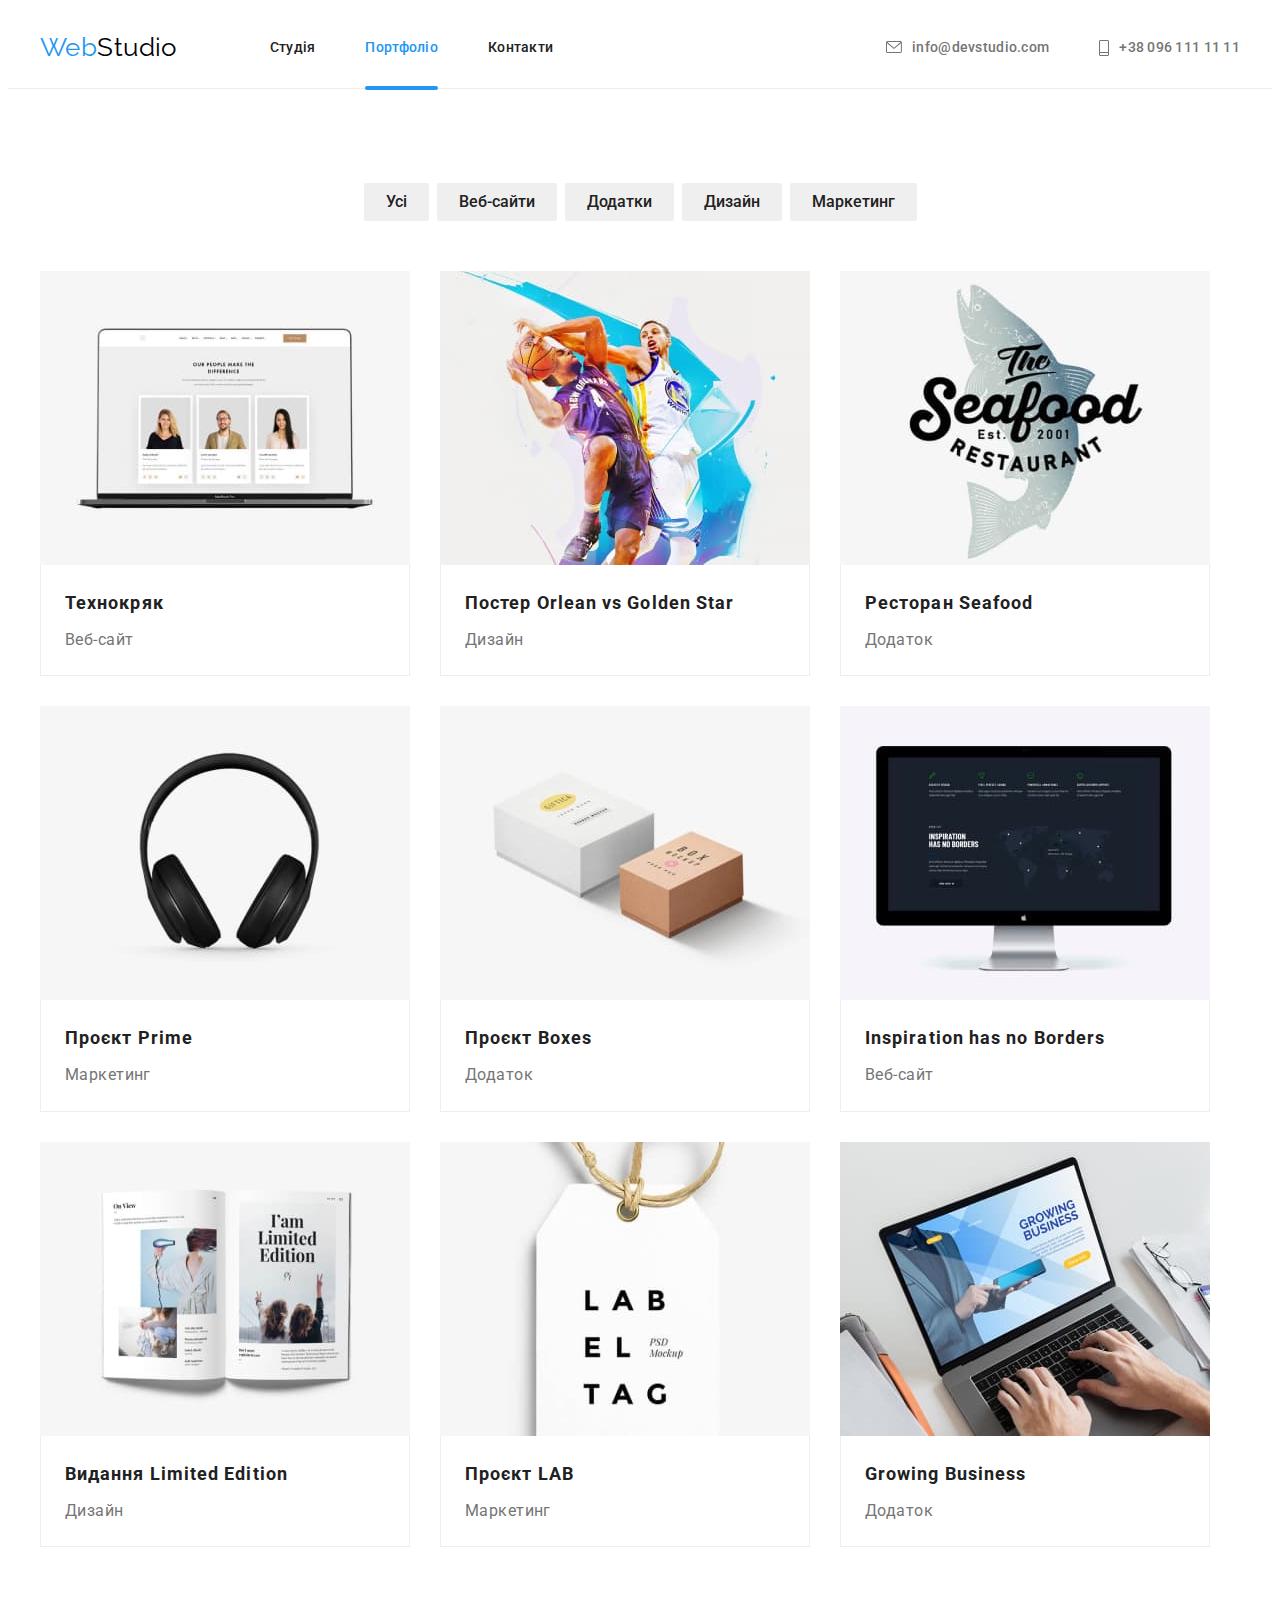
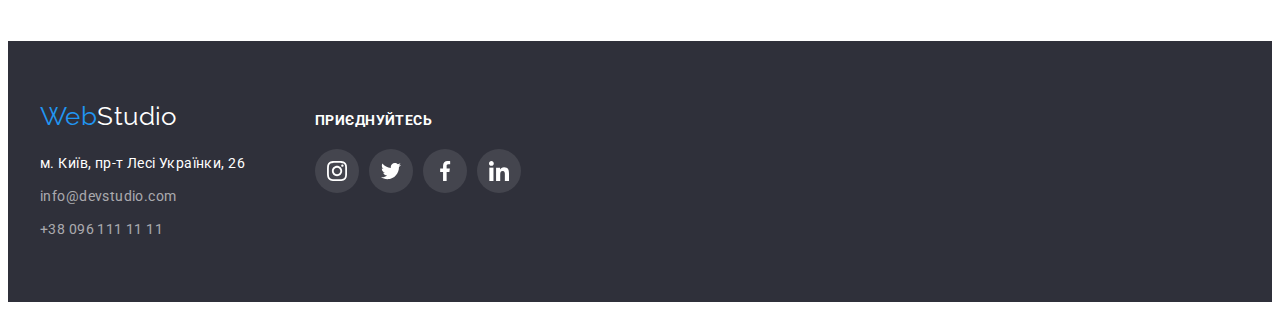
==== portfolio.html @ 6cccc9a9 "add email subscription" ====
<!DOCTYPE html>
<html lang="uk">

<head>
    <meta charset="UTF-8">
    <meta http-equiv="X-UA-Compatible" content="IE=edge">
    <meta name="viewport" content="width=<device-width>, initial-scale=1.0">
    <title>Студіяt</title>
    <link rel="preconnect" href="https://fonts.googleapis.com">
    <link rel="preconnect" href="https://fonts.gstatic.com" crossorigin>
    <link
        href="https://fonts.googleapis.com/css2?family=Raleway:wght@700&family=Roboto:wght@400;500;700;900&display=swap"
        rel="stylesheet">
    <link rel="stylesheet" href="https://cdnjs.cloudflare.com/ajax/libs/modern-normalize/1.1.0/modern-normalize.min.css"
        integrity="sha512-wpPYUAdjBVSE4KJnH1VR1HeZfpl1ub8YT/NKx4PuQ5NmX2tKuGu6U/JRp5y+Y8XG2tV+wKQpNHVUX03MfMFn9Q=="
        crossorigin="anonymous" referrerpolicy="no-referrer" />
    <link rel="stylesheet" href="./css/styles.css">
</head>

<body>
    <header class="header">
        <div class="container header-container">
            <nav class="navigation">
                <a class="first-logo link" href="./index.html" lang="en"><span class="part-logo">Web</span>Studio</a>
                <ul class="nav-list list">
                    <li class="nav-list-item"><a class="nav-link link" href="./index.html">Студія</a></li>
                    <li class="nav-list-item"><a class="nav-link link current" href="./portfolio.html">Портфоліо</a>
                    </li>
                    <li class="nav-list-item"><a class="nav-link link" href="">Контакти</a></li>
                </ul>
            </nav>
            <ul class="contacts list">
                <li>
                    <a class="contact mail link" href="mailto:info@devstudio.com">
                        <svg class="contact-icon" width="16" height="12">
                            <use href="./images/symbol-defs.svg#icon-envelope"></use>
                        </svg>
                        info@devstudio.com
                    </a>
                </li>
                <li>
                    <a class="contact tel link" href="tel:+380961111111">
                        <svg class="contact-icon" width="10" height="16">
                            <use href="./images/symbol-defs.svg#icon-mobile"></use>
                        </svg>
                        +38 096 111 11 11
                    </a>
                </li>
            </ul>
        </div>
    </header>

    <main>
        <section class="section">
            <div class="container ">
                <h1 hidden> Види робіт </h1>
                <ul class="button-list list">
                    <li class="button-list-item">
                        <button class="button" type="button"> Усі </button>
                    </li>
                    <li class="button-list-item">
                        <button class="button" type="button"> Веб-сайти </button>
                    </li>
                    <li class="button-list-item">
                        <button class="button" type="button"> Додатки </button>
                    </li>
                    <li class="button-list-item">
                        <button class="button" type="button"> Дизайн </button>
                    </li>
                    <li class="button-list-item">
                        <button class="button" type="button"> Маркетинг </button>
                    </li>

                </ul>
                <ul class="projects-list list">
                    <li class="projects-list-item">
                        <a class="project-list-link link" href="">
                            <div class="project-img">
                                <img src="./images/hw-2/laptop.jpg" alt="Ноутбук" width="370" height="294">
                                <div class="overlay">
                                    Ресурс пропонує комплексні пропозиції з різним рівнем функціоналу та сервісів. Все
                                    це дозволить відвідувачу отримати
                                    вичерпні відомості про компанію чи приватну особу.
                                </div>
                            </div>

                            <div class="project-card">
                                <h2 class="project-title"> Технокряк </h2>
                                <p class="project-desc"> Веб-сайт </p>
                            </div>
                        </a>
                    </li>

                    <li class="projects-list-item">
                        <a class="project-list-link link" href="">
                            <div class="project-img">
                                <img src="./images/hw-2/basketball-players.jpg" alt=" Баскетболісти кидають м'яч"
                                    width="370" height="294">
                                <div class="overlay">
                                    Ресурс пропонує комплексні пропозиції з різним рівнем функціоналу та сервісів. Все
                                    це дозволить відвідувачу отримати
                                    вичерпні відомості про компанію чи приватну особу.
                                </div>
                            </div>

                            <div class="project-card">
                                <h2 class="project-title"> Постер <span lang="en">Orlean vs Golden Star</span> </h2>
                                <p class="project-desc"> Дизайн </p>
                            </div>
                        </a>
                    </li>

                    <li class="projects-list-item">
                        <a class="project-list-link link" href="">
                            <div class="project-img">
                                <img src="./images/hw-2/seafood.jpg" alt="Постер ресторану океанічної риби" width="370"
                                    height="294">
                                <div class="overlay">
                                    Ресурс пропонує комплексні пропозиції з різним рівнем функціоналу та сервісів. Все
                                    це дозволить відвідувачу отримати
                                    вичерпні відомості про компанію чи приватну особу.
                                </div>
                            </div>
                            <div class="project-card">
                                <h2 class="project-title"> Ресторан <span lang="en">Seafood</span> </h2>
                                <p class="project-desc">Додаток</p>
                            </div>
                        </a>
                    </li>

                    <li class="projects-list-item">
                        <a class="project-list-link link" href="">
                            <div class="project-img">
                                <img src="./images/hw-2/earphone.jpg" alt="Навушники" width="370" height="294">
                                <div class="overlay">
                                    Ресурс пропонує комплексні пропозиції з різним рівнем функціоналу та сервісів. Все
                                    це дозволить відвідувачу отримати
                                    вичерпні відомості про компанію чи приватну особу.
                                </div>
                            </div>
                            <div class="project-card">
                                <h2 class="project-title"> Проєкт <span lang="en">Prime</span> </h2>
                                <p class="project-desc"> Маркетинг </p>
                            </div>
                        </a>
                    </li>

                    <li class="projects-list-item">
                        <a class="project-list-link link" href="">
                            <div class="project-img">
                                <img src="./images/hw-2/boxes.jpg" alt="Дві коробки" width="370" height="294">
                                <div class="overlay">
                                    Ресурс пропонує комплексні пропозиції з різним рівнем функціоналу та сервісів. Все
                                    це дозволить відвідувачу отримати
                                    вичерпні відомості про компанію чи приватну особу.
                                </div>
                            </div>
                            <div class="project-card">
                                <h2 class="project-title"> Проєкт <span lang="en">Boxes</span> </h2>
                                <p class="project-desc"> Додаток </p>
                            </div>
                        </a>
                    </li>

                    <li class="projects-list-item">
                        <a class="project-list-link link" href="">
                            <div class="project-img">
                                <img src="./images/hw-2/screen.jpg" alt="Монітор" width="370" height="294">
                                <div class="overlay">
                                    Ресурс пропонує комплексні пропозиції з різним рівнем функціоналу та сервісів. Все
                                    це дозволить відвідувачу отримати
                                    вичерпні відомості про компанію чи приватну особу.
                                </div>
                            </div>
                            <div class="project-card">
                                <h2 class="project-title" lang="en"> Inspiration has no Borders </h2>
                                <p class="project-desc"> Веб-сайт </p>
                            </div>
                        </a>
                    </li>

                    <li class="projects-list-item">
                        <a class="project-list-link link" href="">
                            <div class="project-img">
                                <img src="./images/hw-2/book.jpg" alt="Відкрита книга" width="370" height="294">
                                <div class="overlay">
                                    Ресурс пропонує комплексні пропозиції з різним рівнем функціоналу та сервісів. Все
                                    це дозволить відвідувачу отримати
                                    вичерпні відомості про компанію чи приватну особу.
                                </div>
                            </div>
                            <div class="project-card">
                                <h2 class="project-title"> Видання <span lang="en">Limited Edition</span> </h2>
                                <p class="project-desc"> Дизайн </p>
                            </div>
                        </a>
                    </li>

                    <li class="projects-list-item">
                        <a class="project-list-link link" href="">
                            <div class="project-img">
                                <img src="./images/hw-2/tag.jpg" alt="Бірка" width="370" height="294">
                                <div class="overlay">
                                    Ресурс пропонує комплексні пропозиції з різним рівнем функціоналу та сервісів. Все
                                    це дозволить відвідувачу отримати
                                    вичерпні відомості про компанію чи приватну особу.
                                </div>
                            </div>
                            <div class="project-card">
                                <h2 class="project-title"> Проєкт <span lang="en">LAB</span> </h2>
                                <p class="project-desc"> Маркетинг </p>
                            </div>
                        </a>
                    </li>

                    <li class="projects-list-item">
                        <a class="project-list-link link" href="">
                            <div class="project-img">
                                <img src="./images/hw-2/work-on-a-laptop.jpg" alt="Працює на ноутбуці" width="370"
                                    height="294">
                                <div class="overlay">
                                    Ресурс пропонує комплексні пропозиції з різним рівнем функціоналу та сервісів. Все
                                    це дозволить відвідувачу отримати
                                    вичерпні відомості про компанію чи приватну особу.
                                </div>
                            </div>
                            <div class="project-card">
                                <h2 class="project-title" lang="en"> Growing Business </h2>
                                <p class="project-desc"> Додаток </p>
                            </div>
                        </a>
                    </li>
                </ul>
            </div>
        </section>
    </main>

    <footer class="footer">
        <div class="container footer-container">
            <div class="footer-address">
                <a class="second-logo link" href="./index.html" lang="en"> <span class="part-logo">Web</span>Studio</a>
                <address class="address">
                    <ul class="address-list list">
                        <li class="address-list-item"><a class="address-link link"
                                href="https://goo.gl/maps/sUj56XeYTJr8YGq59" target="_blank"
                                rel="noreferrer noopener">м. Київ, пр-т Лесі Українки, 26</a> </li>
                        <li class="address-list-item"><a class="address-contact-link link"
                                href="mailto:info@devstudio.com"> info@devstudio.com</a>
                        <li class="address-list-item"><a class="address-contact-link link" href="tel:+380961111111"> +38
                                096 111 11 11</a>
                    </ul>
                </address>
            </div>
            <div class="footer-social-link">
                <h2 class="title-social">Приєднуйтесь</h2>
                <ul class="footer-social-list list">
                    <li class="footer-social-list-item">
                        <a class="footer-social-list-link" href="">
                            <svg class="footer-social-list-icon" width="20" height="20">
                                <use href="./images/symbol-defs.svg#icon-instagram"></use>
                            </svg>
                        </a>
                    </li>
                    <li class="footer-social-list-item">
                        <a class="footer-social-list-link" href="">
                            <svg class="footer-social-list-icon" width="20" height="20">
                                <use href="./images/symbol-defs.svg#icon-twitter"></use>
                            </svg>
                        </a>
                    </li>
                    <li class="footer-social-list-item">
                        <a class="footer-social-list-link" href="">
                            <svg class="footer-social-list-icon" width="20" height="20">
                                <use href="./images/symbol-defs.svg#icon-facebook"></use>
                            </svg>
                        </a>
                    </li>
                    <li class="footer-social-list-item">
                        <a class="footer-social-list-link" href="">
                            <svg class="footer-social-list-icon" width="20" height="20">
                                <use href="./images/symbol-defs.svg#icon-linkedin"></use>
                            </svg>
                        </a>
                    </li>
                </ul>
            </div>
        </div>
    </footer>
</body>

</html>
---- css/styles.css ----
:root {
    --primary-text-color: #757575;
    --title-text-color: #212121;
    --accent-color: #2196F3;
    --primary-white-color: #ffffff;
    --background-dark: #2F303A;
    --background-light: #fff;
    --primary-font-family: 'Roboto', sans-serif;
    --secondary-font-family: 'Raleway', sans-serif;
}

h1,
h2,
h3,
h4,
p {
    margin-top: 0;
    margin-bottom: 0;
}

ul {
    margin-top: 0;
    margin-bottom: 0;
    padding-left: 0;
}

img {
    display: block;
    max-width: 100%;
}

body {
    font-family: var(--primary-font-family);
    letter-spacing: 0.03em;
    font-size: 14px;

    background-color: var(--background-light);
    color: var(--primary-text-color);
}

.link {
    text-decoration: none;
}

.list {
    list-style: none;
}

.container {
    width: 1200px;
    padding-left: 15px;
    padding-right: 15px;
    margin-left: auto;
    margin-right: auto;
}

/*========== START COMPONENTS======= */

/* ======== START HEADER========== */
.header {
    padding-top: 24px;
    padding-bottom: 25px;
    border-bottom: 1px solid #ECECEC;
}

.header-container {
    display: flex;
    align-items: center;
}

.navigation {
    display: flex;
    align-items: center;

}

.nav-list {
    display: flex;
    justify-content: space-between;
}

.nav-list-item:not(:last-child) {
    margin-right: 50px;
}

.first-logo {
    margin-right: 93px;

    font-family: var(--secondary-font-family);
    font-size: 26px;
    line-height: 1.2;
    color: #000000;
}

.part-logo {
    color: var(--accent-color);
}

.nav-link {
    display: block;
    color: var(--title-text-color);
    font-family: inherit;
    font-weight: 500;
    font-size: 14px;
    line-height: 1.1;
    letter-spacing: 0.02em;

    transition-property: color;
    transition-duration: 250ms;
    transition-timing-function: cubic-bezier(0.4, 0, 0.2, 1);
    transition-delay: 0ms;
}

.current {
    position: relative;
    color: var(--accent-color);
}

.current::after {
    position: absolute;
    top: 46px;
    left: 0;

    content: "";
    display: block;
    width: 100%;
    height: 4px;
    border-radius: 2px;
    background-color: var(--accent-color);
}

.nav-link:hover,
.nav-link:focus {
    color: var(--accent-color);
}

.contact {
    color: inherit;
    font-weight: 700;
    line-height: 1.1;
    letter-spacing: 0.02em;
}

.mail {
    margin-right: 50px;
}

.contacts {
    display: flex;
    margin-left: auto;
    ;
}

.contact:hover,
.contact:focus {
    color: var(--accent-color);
}

.contact {
    display: flex;
    align-items: center;
    font-weight: 500;

    transition-property: color;
    transition-duration: 250ms;
    transition-timing-function: cubic-bezier(0.4, 0, 0.2, 1);
    transition-delay: 0ms;
}

.contact-icon {
    margin-right: 10px;
    fill: currentColor;
}

/*======END HEADER======*/

.section {
    padding-top: 94px;
    padding-bottom: 94px;
}

.section-team {
    background-color: #F5F4FA;
}

.section-work {
    padding-bottom: 94px;
}

/* ======START MAIN INDEX======= */

/* HERO */
.hero {
    max-width: 1600px;
    margin-right: auto;
    margin-left: auto;
    padding-top: 200px;
    padding-bottom: 200px;

    background-image: linear-gradient(rgba(47, 48, 58, 0.4),
            rgba(47, 48, 58, 0.4)),
        url(../images/hw-4/hero.jpg);
    background-size: cover;
    background-color: #C4C4C4;

    text-align: center;
}

.hero-title {
    width: 696px;
    margin: auto;

    font-weight: 900;
    font-size: 44px;
    line-height: 1.4;
    text-align: center;
    letter-spacing: 0.06em;
    text-transform: uppercase;
    color: var(--primary-white-color);
}

.main-button {
    min-width: 216px;
    padding: 10px 30px;
    margin-top: 30px;

    font-family: inherit;
    font-weight: 700;
    font-size: 16px;
    line-height: 1.9;
    text-align: center;
    letter-spacing: 0.06em;
    border: transparent;
    border-radius: 4px;

    color: var(--primary-white-color);
    background-color: var(--accent-color);
    cursor: pointer;

    transition-property: background-color;
    transition-duration: 250ms;
    transition-timing-function: cubic-bezier(0.4, 0, 0.2, 1);
    transition-delay: 0ms;

}

.main-button:hover,
.main-button:focus {
    background-color: #188CE8;
}

/* SECTION FEATURES */
.features-list {
    display: flex;
}

.features-icon {
    display: flex;
    justify-content: center;
    align-items: center;
    height: 120px;
    background-color: #F5F4FA;
}

.title-list {
    margin-top: 30px;
    font-size: 14px;
    font-weight: 700;
    line-height: 1.1;
    text-transform: uppercase;
    color: var(--title-text-color);
}

.features-list-item {
    max-width: 270px;
}

.features-list-item:not(:last-child) {
    margin-right: 30px;
}

.decription {
    line-height: 1.7;
    margin-top: 10px;
}

/* SECTION WORK */
.title-section {
    font-weight: 700;
    font-size: 36px;
    line-height: 1.2;
    text-align: center;
    color: var(--title-text-color);
}

.work-list {
    display: flex;
    margin-top: 50px;
    margin-right: -30px;
}

.work-list-item {
    position: relative;
    margin-right: 30px;
}

.desc-overlay {
    position: absolute;
    bottom: 0;
    left: 0;
    width: 100%;
    height: 70px;

    display: flex;
    justify-content: center;
    align-items: center;
    background-color: rgba(47, 48, 58, 0.8);
    color: var(--primary-white-color);

    text-transform: uppercase;
    font-weight: 700;
    font-size: 14px;
    line-height: 1.2;
}

/* TEAM */
.title-card {
    font-weight: 500;
    text-align: center;
    font-size: 16px;
    line-height: 1.2;
    color: var(--title-text-color);
}

.list-cards {
    display: flex;
    column-gap: 30px;
    margin-top: 50px;
    border-radius: 0px 0px 4px 4px;

}

.list-card-item {
    flex-basis: calc((100%-3*30)/4);
    box-shadow: 0px 1px 3px rgba(0, 0, 0, 0.12), 0px 1px 1px rgba(0, 0, 0, 0.14), 0px 2px 1px rgba(0, 0, 0, 0.2);
    border-radius: 0px 0px 4px 4px;

    background-color: #fff;
}

.list-card-desc {
    padding: 30px;
}

.desc-card {
    margin-top: 10px;

    font-size: 16px;
    line-height: 1.2;
    text-align: center;
}

.social-list {
    margin-top: 16px;
    display: flex;
    justify-content: center;
}

.social-list-icon {
    fill: #AFB1B8;

    transition-property: fill;
    transition-duration: 250ms;
    transition-timing-function: cubic-bezier(0.4, 0, 0.2, 1);
    transition-delay: 0ms;
}

.social-list-link {
    display: flex;
    align-items: center;
    justify-content: center;

    width: 44px;
    height: 44px;

    background-color: var(--primary-white-color);
    border-radius: 50%;

    transition-property: background-color;
    transition-duration: 250ms;
    transition-timing-function: cubic-bezier(0.4, 0, 0.2, 1);
    transition-delay: 0ms;
}

.social-list-link:hover .social-list-icon,
.social-list-link:focus .social-list-icon {
    fill: var(--primary-white-color);
}

.social-list-link:hover,
.social-list-link:focus {
    background-color: var(--accent-color);
}

.social-list-item:not(:last-child) {
    margin-right: 10px;
}

/* CLIENTS */
.clients-list {
    display: flex;
    margin-top: 50px;
    margin-right: -30px;
    color: #AFB1B8;

}

.clients-list-link {
    display: flex;
    justify-content: center;
    align-items: center;
    margin-right: 30px;
    width: 170px;
    height: 92px;
    border: 1px solid #AFB1B8;
    border-radius: 4px;

    transition-property: border;
    transition-duration: 250ms;
    transition-timing-function: cubic-bezier(0.4, 0, 0.2, 1);
    transition-delay: 0ms;
}

.clients-list-icon {
    fill: #AFB1B8;

    transition-property: fill;
    transition-duration: 250ms;
    transition-timing-function: cubic-bezier(0.4, 0, 0.2, 1);
    transition-delay: 0ms;
}

.clients-list-link:hover,
.clients-list-link:focus {
    border: 1px solid var(--accent-color);
}

.clients-list-link:hover .clients-list-icon,
.clients-list-link:focus .clients-list-icon {
    fill: var(--accent-color)
}



/* ======END INDEX======== *


/* ======START MAIN PORTFOLIO===== */
.button {
    padding: 6px 22px;
    border: transparent;

    font-family: inherit;
    font-weight: 500;
    text-align: center;
    font-size: 16px;
    line-height: 1.6;
    color: var(--title-text-color);
    cursor: pointer;
    border-radius: 4px;

    transition: background-color 250ms cubic-bezier(0.4, 0, 0.2, 1), color 250ms cubic-bezier(0.4, 0, 0.2, 1), box-shadow 250ms cubic-bezier(0.4, 0, 0.2, 1);
}

.button-list {
    display: flex;
    justify-content: center;
    margin-bottom: 50px;
}

.button-list-item {
    background-color: #F5F4FA;
}

.button-list-item:not(:last-child) {
    margin-right: 8px;
}

.button:hover,
.button:focus {
    color: var(--primary-white-color);
    background-color: var(--accent-color);
    box-shadow: 0px 3px 1px rgba(0, 0, 0, 0.1), 0px 1px 2px rgba(0, 0, 0, 0.08), 0px 2px 2px rgba(0, 0, 0, 0.12);
}

.projects-list {
    display: flex;
    flex-wrap: wrap;
    margin-right: -30px;
    margin-bottom: -30px;
}

.project-card {
    padding: 20px 24px;
    border: 1px solid #EEEEEE;
    border-top: none;
}

.projects-list-item {
    margin-right: 30px;
    margin-bottom: 30px;
}

.project-img {
    position: relative;
    overflow: hidden;
}

.overlay {
    position: absolute;
    top: 0;
    left: 0;
    width: 100%;
    height: 100%;
    background-color: var(--accent-color);
    color: var(--primary-white-color);

    opacity: 0;
    transform: translateY(100%);
    transition: opacity 250ms cubic-bezier(0.4, 0, 0.2, 1), transform 250ms cubic-bezier(0.4, 0, 0.2, 1);

    padding: 63px 24px;

    font-family: inherit;
    font-weight: 400;
    font-size: 18px;
    line-height: 1.5;
}

.project-list-link:hover .overlay {
    opacity: 1;
    transform: translateY(0);
}

.project-list-link {
    display: block;

    transition-property: box-shadow;
    transition-duration: 250ms;
    transition-timing-function: cubic-bezier(0.4, 0, 0.2, 1);
    transition-delay: 0ms;
}

.project-list-link:hover,
.project-list-link:focus {
    box-shadow: 0px 1px 1px rgba(0, 0, 0, 0.12), 0px 4px 4px rgba(0, 0, 0, 0.06), 1px 4px 6px rgba(0, 0, 0, 0.16);
}


.project-title {
    margin-bottom: 4px;
    font-weight: 700;
    font-size: 18px;
    line-height: 2;
    letter-spacing: 0.06em;
    color: var(--title-text-color);
}

.project-desc {
    font-size: 16px;
    line-height: 1.9;

    color: var(--primary-text-color);
}

/* ======END MAIN PORTFOLIO======= */


/* ===== START FOTTER===== */
.footer {
    padding-top: 60px;
    padding-bottom: 60px;
    background-color: var(--background-dark);
}

.second-logo {
    color: var(--primary-white-color);
    font-family: var(--secondary-font-family);
    font-size: 26px;
    line-height: 1.2;
}

.address {
    margin-top: 20px;
    font-style: normal;
    font-size: 14px;
    line-height: 1.7;
}

.address-list-item:not(:last-child) {
    margin-bottom: 9px;
}

.address-link {
    color: var(--primary-white-color);

    transition-property: color;
    transition-duration: 250ms;
    transition-timing-function: cubic-bezier(0.4, 0, 0.2, 1);
    transition-delay: 0ms;
}

.address-link:hover,
.address-link:focus {
    color: var(--accent-color);
}

.address-contact-link {
    color: rgba(255, 255, 255, 0.6);

    transition-property: color;
    transition-duration: 250ms;
    transition-timing-function: cubic-bezier(0.4, 0, 0.2, 1);
    transition-delay: 0ms;
}

.address-contact-link:hover,
.address-contact-link:focus {
    color: var(--accent-color);
}

.footer-container {
    display: flex;
    align-items: baseline;

}

.footer-address {
    margin-right: 70px;
}

.title-social {
    font-size: inherit;
    text-transform: uppercase;
    line-height: 1.2;
    font-weight: 700;

    color: var(--primary-white-color);

}

.footer-social-list {
    margin-top: 20px;
    display: flex;
    justify-content: center;
}

.footer-social-list-link {
    display: flex;
    align-items: center;
    justify-content: center;

    width: 44px;
    height: 44px;

    color: var(--primary-white-color);
    background-color: rgba(255, 255, 255, 0.1);
    border-radius: 50%;

    transition-property: background-color;
    transition-duration: 250ms;
    transition-timing-function: cubic-bezier(0.4, 0, 0.2, 1);
    transition-delay: 0ms;
}

.footer-social-list-icon {
    fill: currentColor;

    transition-property: fill;
    transition-duration: 250ms;
    transition-timing-function: cubic-bezier(0.4, 0, 0.2, 1);
    transition-delay: 0ms;
}

.footer-social-list-item:not(:last-child) {
    margin-right: 10px;
}

.footer-social-list-link:hover .footer-social-list-icon,
.footer-social-list-link:focus .footer-social-list-icon {
    fill: var(--primary-white-color);
}

.footer-social-list-link:hover,
.footer-social-list-link:focus {
    background-color: var(--accent-color);
}

/*======END FOOTER========= */
.backdrop {
    position: fixed;
    top: 0;
    left: 0;
    width: 100%;
    height: 100%;
    
    background: rgba(47, 48, 58, 0.4);
    opacity: 1;

    transition: opacity 250ms cubic-bezier(0.4, 0, 0.2, 1),  visibility 250ms cubic-bezier(0.4, 0, 0.2, 1), scale 250ms cubic-bezier(0.4, 0, 0.2, 1);
}
.backdrop.is-hidden{
    opacity: 0;
    scale: 1.5;
    visibility: hidden;
    pointer-events: none;
}

.modal {
    position: absolute;
    top: 50%;
    left: 50%;
    transform: translate(-50%, -50%);
    width: 528px;
    height: 581px;


    background-color: var(--primary-white-color);
}
.modal-close-btn {
    position:absolute;
    top: 8px;
    right: 8px;
    
    display: flex;
    align-items: center;
    justify-content: center;
    width: 30px;
    height: 30px;
    padding: 0;

    background-color: transparent;
    border-radius: 50%;
    border: 1px solid rgba(0, 0, 0, 0.1);

    cursor: pointer;
}
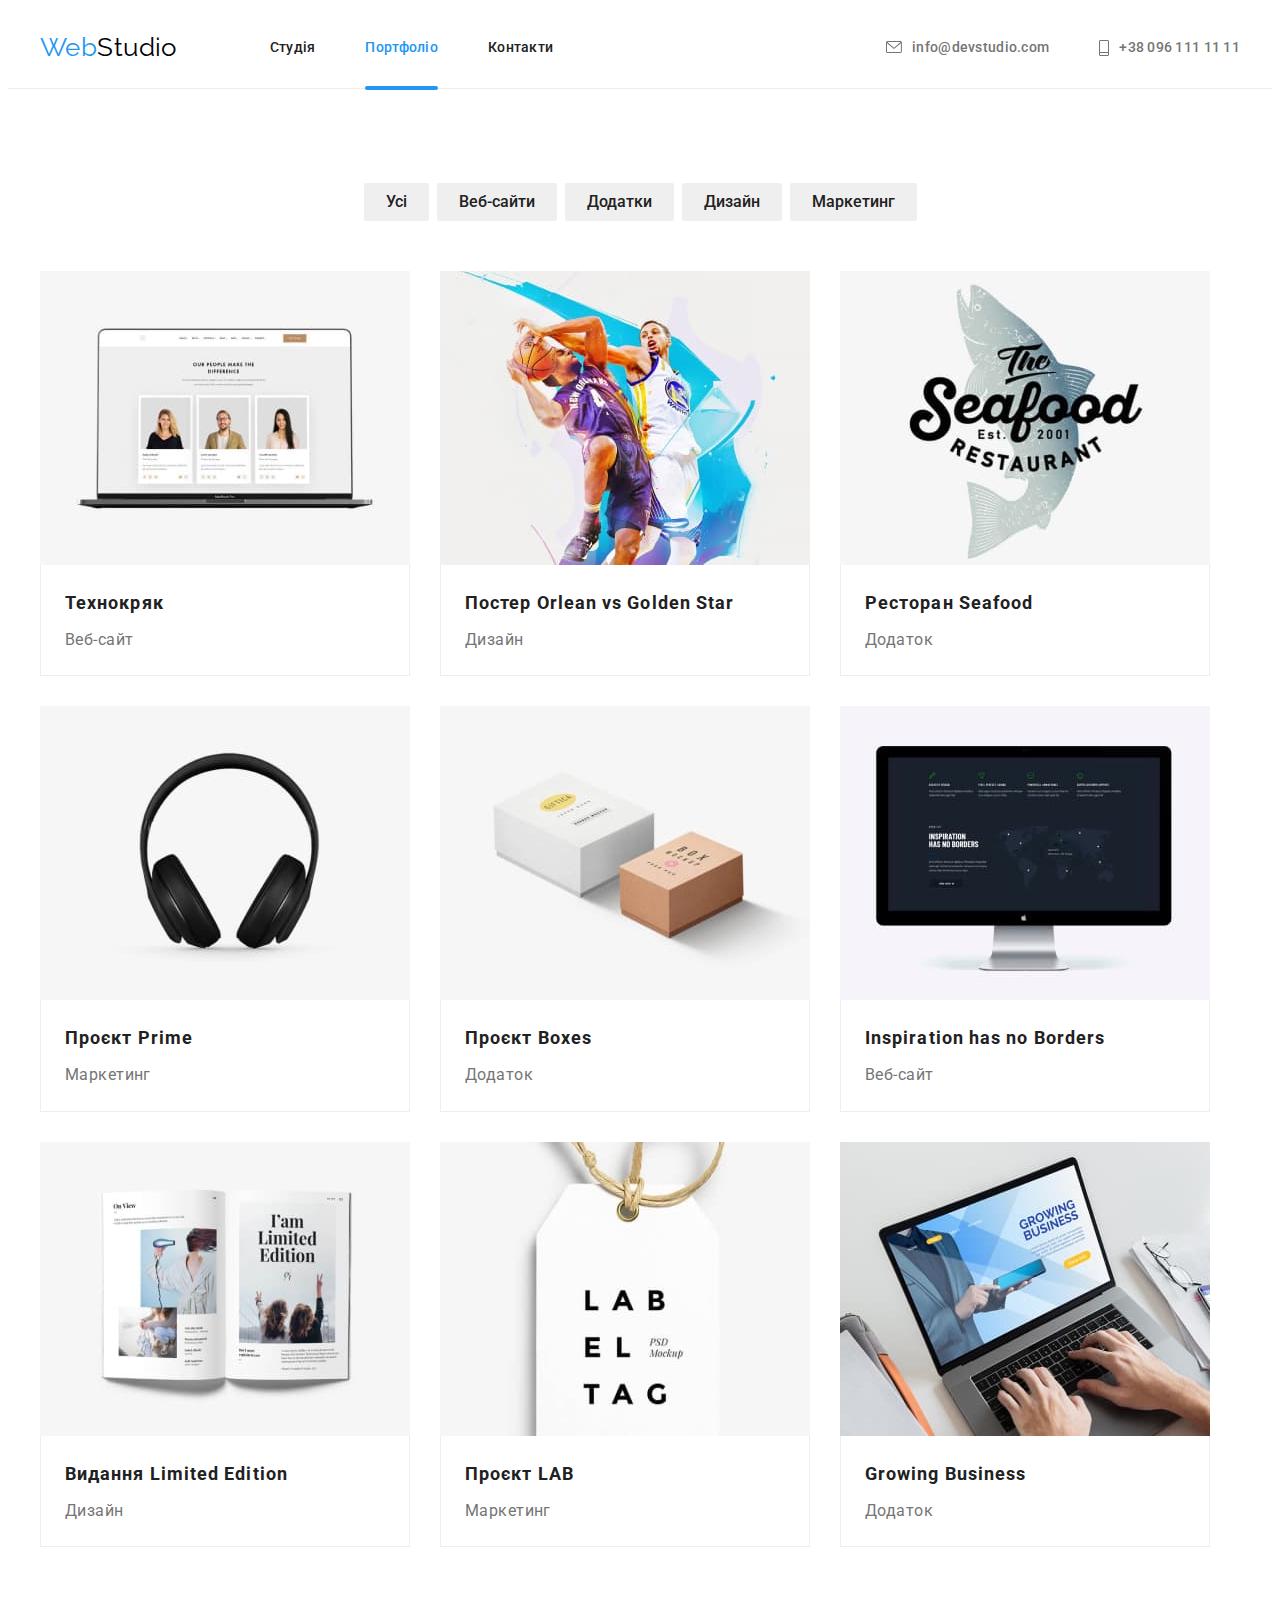
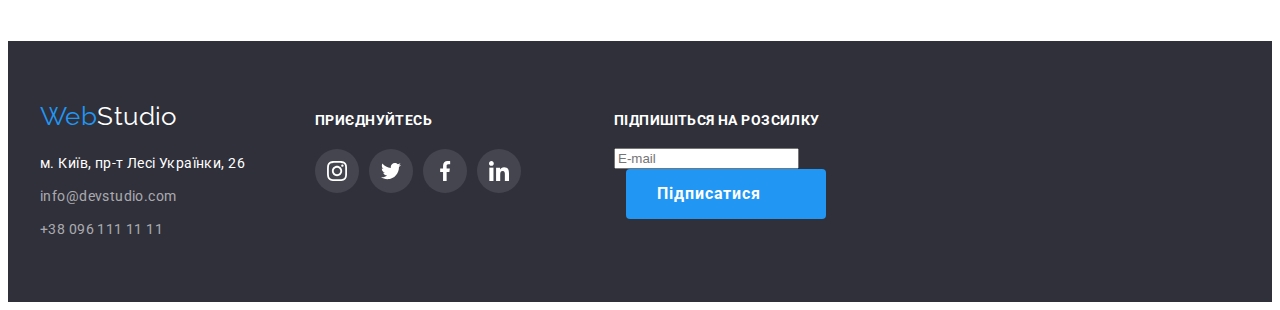
==== commit ee6d7c4e: "add updates" ====
--- a/portfolio.html
+++ b/portfolio.html
@@ -245,14 +245,15 @@
                                 href="https://goo.gl/maps/sUj56XeYTJr8YGq59" target="_blank"
                                 rel="noreferrer noopener">м. Київ, пр-т Лесі Українки, 26</a> </li>
                         <li class="address-list-item"><a class="address-contact-link link"
-                                href="mailto:info@devstudio.com"> info@devstudio.com</a>
+                                href="mailto:info@devstudio.com">
+                                info@devstudio.com</a>
                         <li class="address-list-item"><a class="address-contact-link link" href="tel:+380961111111"> +38
                                 096 111 11 11</a>
                     </ul>
                 </address>
             </div>
             <div class="footer-social-link">
-                <h2 class="title-social">Приєднуйтесь</h2>
+                <p class="title-social">Приєднуйтесь</p>
                 <ul class="footer-social-list list">
                     <li class="footer-social-list-item">
                         <a class="footer-social-list-link" href="">
@@ -284,6 +285,23 @@
                     </li>
                 </ul>
             </div>
+
+            <form class="form-subscription">
+                <div class="footer-title-subscription">
+                    <b class="title-subscription">Підпишіться на розсилку</b>
+                </div>
+                <div class="form-field">
+                    <label>
+                        <input class="email" type="email" name="email" placeholder="E-mail">
+                    </label>
+                    <button type="submit" class="btn-subscription">
+                        <span> Підписатися</span>
+                        <svg class="img-subscription" width="24" height="24">
+                            <use href="./images/symbol-defs.svg#icon-send"></use>
+                        </svg>
+                    </button>
+                </div>
+            </form>
         </div>
     </footer>
 </body>
--- a/css/styles.css
+++ b/css/styles.css
@@ -696,6 +696,84 @@
     background-color: var(--accent-color);
 }
 
+.footer-social-link {
+    margin-right: 93px;
+}
+
+.form-subscription {
+    width: 570px;
+    display: flex;
+    flex-direction: column;
+}
+
+.form-field-subscription {
+    display: flex;
+}
+
+.footer-title-subscription {
+    margin-bottom: 20px;
+}
+
+.title-subscription {
+    font-weight: 700;
+    line-height: 1.1;
+    text-transform: uppercase;
+
+    color: var(--primary-white-color);
+}
+
+.email-subscription {
+    width: 358px;
+    height: 50px;
+    padding-top: 15px;
+    padding-left: 16px;
+    padding-bottom: 15px;
+
+    border: 1px solid rgba(255, 255, 255, 0.3);
+    border-radius: 4px;
+
+    color: var(--primary-white-color);
+
+    background-color: transparent;
+    font-size: 16px;
+    font-weight: 400;
+    line-height: 1, 3;
+}
+
+.email-subscription::placeholder {
+    color: rgba(255, 255, 255, 0.6);
+}
+
+.email-subscription:focus {
+    outline: none;
+}
+
+.img-subscription {
+    fill: var(--primary-white-color);
+    margin-left: 10px;
+}
+
+.btn-subscription {
+    display: flex;
+    align-items: center;
+    justify-content: center;
+    margin-left: 12px;
+    width: 200px;
+    height: 50px;
+
+    background-color: #2196F3;
+    color: var(--primary-white-color);
+
+    font-family: inherit;
+    font-weight: 700;
+    font-size: 16px;
+    line-height: 1.9;
+    text-align: center;
+    letter-spacing: 0.06em;
+    border: transparent;
+    border-radius: 4px;
+}
+
 /*======END FOOTER========= */
 .backdrop {
     position: fixed;
@@ -703,13 +781,14 @@
     left: 0;
     width: 100%;
     height: 100%;
-    
+
     background: rgba(47, 48, 58, 0.4);
     opacity: 1;
 
-    transition: opacity 250ms cubic-bezier(0.4, 0, 0.2, 1),  visibility 250ms cubic-bezier(0.4, 0, 0.2, 1), scale 250ms cubic-bezier(0.4, 0, 0.2, 1);
-}
-.backdrop.is-hidden{
+    transition: opacity 250ms cubic-bezier(0.4, 0, 0.2, 1), visibility 250ms cubic-bezier(0.4, 0, 0.2, 1), scale 250ms cubic-bezier(0.4, 0, 0.2, 1);
+}
+
+.backdrop.is-hidden {
     opacity: 0;
     scale: 1.5;
     visibility: hidden;
@@ -723,15 +802,16 @@
     transform: translate(-50%, -50%);
     width: 528px;
     height: 581px;
-
+    padding: 40px;
 
     background-color: var(--primary-white-color);
 }
+
 .modal-close-btn {
-    position:absolute;
+    position: absolute;
     top: 8px;
     right: 8px;
-    
+
     display: flex;
     align-items: center;
     justify-content: center;
@@ -744,4 +824,117 @@
     border: 1px solid rgba(0, 0, 0, 0.1);
 
     cursor: pointer;
+}
+
+.modal-close-btn:focus {
+    fill: var(--accent-color);
+}
+
+.contact-title-form {
+    display: block;
+    margin-bottom: 12px;
+
+    font-size: 20px;
+    font-weight: 700;
+    line-height: 1.2;
+    text-align: center;
+
+    color: var(--title-text-color);
+}
+
+.form-field {
+    display: block;
+}
+
+.form-field-name {
+    display: inline-block;
+    margin-bottom: 4px;
+
+    font-size: 12px;
+    line-height: 1.2;
+    letter-spacing: 0.01em;
+}
+
+.contact-form-input-wrapper {
+    position: relative;
+    margin-bottom: 10px;
+    display: block;
+}
+
+.form-img {
+    position: absolute;
+    top: 50%;
+    left: 12px;
+    transform: translateY(-50%);
+    transition: fill 250ms cubic-bezier(0.4, 0, 0.2, 1);
+}
+
+.contact-form-input {
+    width: 100%;
+    height: 40px;
+    padding-left: 42px;
+
+    border: 1px solid rgba(33, 33, 33, 0.2);
+    border-radius: 4px;
+    transition: border-color 250ms cubic-bezier(0.4, 0, 0.2, 1);
+}
+
+.contact-form-input:focus {
+    outline: none;
+    border-color: #2196F3;
+}
+
+.contact-form-input:focus+.form-img {
+    fill: var(--accent-color)
+}
+
+.contact-form-message {
+    width: 100%;
+    height: 120px;
+    margin-bottom: 20px;
+    padding: 12px 16px;
+
+
+    letter-spacing: 0.01em;
+    font-size: 12px;
+    resize: none;
+    border: 1px solid rgba(33, 33, 33, 0.2);
+    border-radius: 4px;
+}
+
+.contact-form-message:focus {
+    outline: none;
+    border-color: #2196F3;
+}
+
+.contact-form-message::placeholder {
+    color: rgba(117, 117, 117, 0.5);
+}
+
+.contact-form-checkboc-label {
+    display: flex;
+    align-items: center;
+    line-height: 1.7;
+    color: var(--primary-text-color);
+}
+
+.contact-form-checkboc-label::before {
+    display: inline-block;
+    content: "";
+    width: 16px;
+    height: 15px;
+    border: 2px solid #212121;
+    border-radius: 2px;
+    margin-right: 8px;
+
+}
+
+.contact-form-checkbox {
+    margin-bottom: 30px;
+}
+
+.contact-checkbox-input:checked+.contact-form-checkboc-label::before {
+    background-image: url(../images/);
+    background-repeat: no-repeat;
+    border-color: var(--accent-color);
 }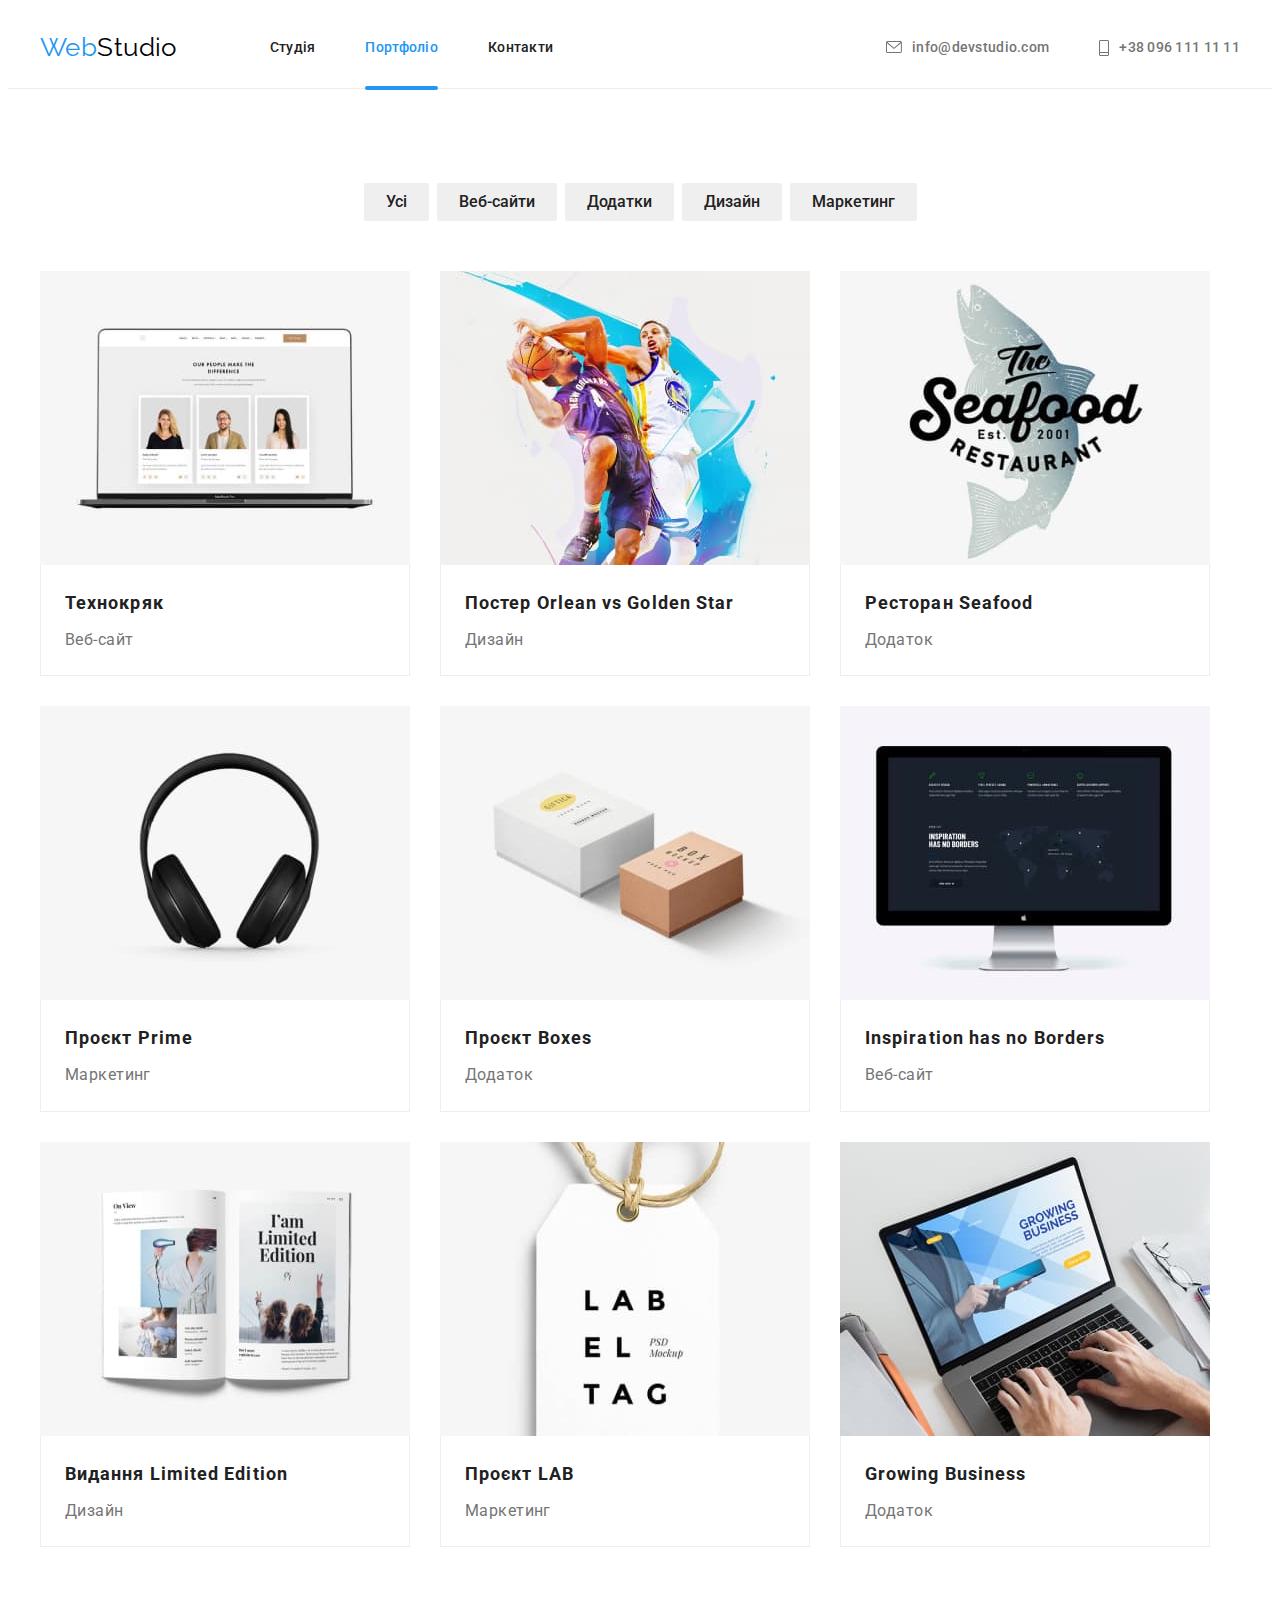
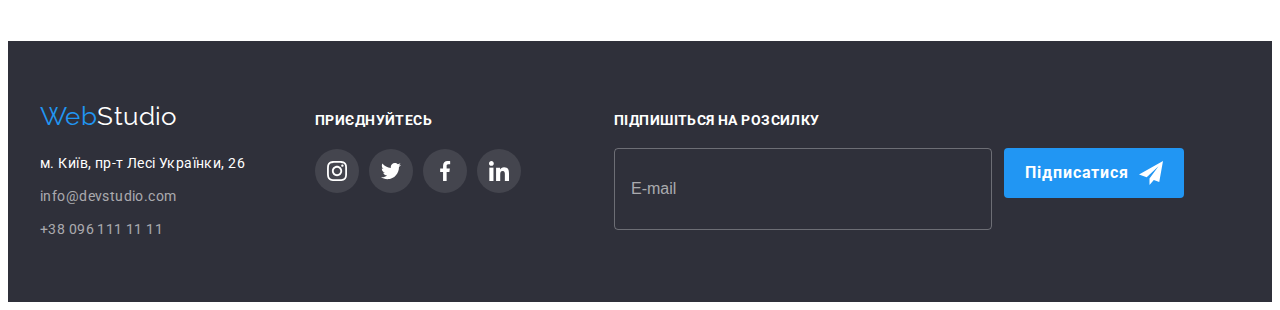
==== commit 83005330: "add footer portfolio" ====
--- a/portfolio.html
+++ b/portfolio.html
@@ -242,10 +242,9 @@
                 <address class="address">
                     <ul class="address-list list">
                         <li class="address-list-item"><a class="address-link link"
-                                href="https://goo.gl/maps/sUj56XeYTJr8YGq59" target="_blank"
-                                rel="noreferrer noopener">м. Київ, пр-т Лесі Українки, 26</a> </li>
-                        <li class="address-list-item"><a class="address-contact-link link"
-                                href="mailto:info@devstudio.com">
+                                href="https://goo.gl/maps/sUj56XeYTJr8YGq59" target="_blank" rel="noreferrer noopener">м.
+                                Київ, пр-т Лесі Українки, 26</a> </li>
+                        <li class="address-list-item"><a class="address-contact-link link" href="mailto:info@devstudio.com">
                                 info@devstudio.com</a>
                         <li class="address-list-item"><a class="address-contact-link link" href="tel:+380961111111"> +38
                                 096 111 11 11</a>
@@ -285,14 +284,14 @@
                     </li>
                 </ul>
             </div>
-
+    
             <form class="form-subscription">
                 <div class="footer-title-subscription">
                     <b class="title-subscription">Підпишіться на розсилку</b>
                 </div>
-                <div class="form-field">
+                <div class="form-field-subscription">
                     <label>
-                        <input class="email" type="email" name="email" placeholder="E-mail">
+                        <input class="email-subscription" type="email" name="email" placeholder="E-mail">
                     </label>
                     <button type="submit" class="btn-subscription">
                         <span> Підписатися</span>
--- a/css/styles.css
+++ b/css/styles.css
@@ -28,6 +28,18 @@
     display: block;
     max-width: 100%;
 }
+.visually-hidden {
+    position: absolute;
+    width: 1px;
+    height: 1px;
+    margin: -1px;
+    border: 0;
+    padding: 0;
+    white-space: nowrap;
+    clip-path: inset(100%);
+    clip: rect(0 0 0 0);
+    overflow: hidden;
+}
 
 body {
     font-family: var(--primary-font-family);
@@ -844,6 +856,7 @@
 
 .form-field {
     display: block;
+    
 }
 
 .form-field-name {
@@ -900,6 +913,7 @@
     resize: none;
     border: 1px solid rgba(33, 33, 33, 0.2);
     border-radius: 4px;
+    transition: border-color 250ms cubic-bezier(0.4, 0, 0.2, 1); 
 }
 
 .contact-form-message:focus {
@@ -928,13 +942,47 @@
     margin-right: 8px;
 
 }
-
+.checkbox-link {
+    color: var(--accent-color);
+}
 .contact-form-checkbox {
     margin-bottom: 30px;
 }
-
+.checkbox-link {
+    margin-left: 5px;
+}
 .contact-checkbox-input:checked+.contact-form-checkboc-label::before {
-    background-image: url(../images/);
+    background-image: url(../images/hw-6/Vector.svg);
+    background-color: #2196F3;
+    background-size: contain;
     background-repeat: no-repeat;
-    border-color: var(--accent-color);
+    background-position: 50% 50%;
+    border-color: #2196F3;
+}
+
+.contact-btn-submit {
+    display: block;
+    margin: 0 auto;
+    padding: 10px 30px;
+    width: 200px;
+    height: 50px;
+
+    
+    font-family: inherit;
+    font-weight: 700;
+    font-size: 16px;
+    line-height: 1.9;
+    text-align: center;
+    letter-spacing: 0.06em;
+    border: transparent;
+    border-radius: 4px;
+    
+    color: var(--primary-white-color);
+    background-color: var(--accent-color);
+    cursor: pointer;
+    
+    transition-property: background-color;
+    transition-duration: 250ms;
+    transition-timing-function: cubic-bezier(0.4, 0, 0.2, 1);
+    transition-delay: 0ms;
 }